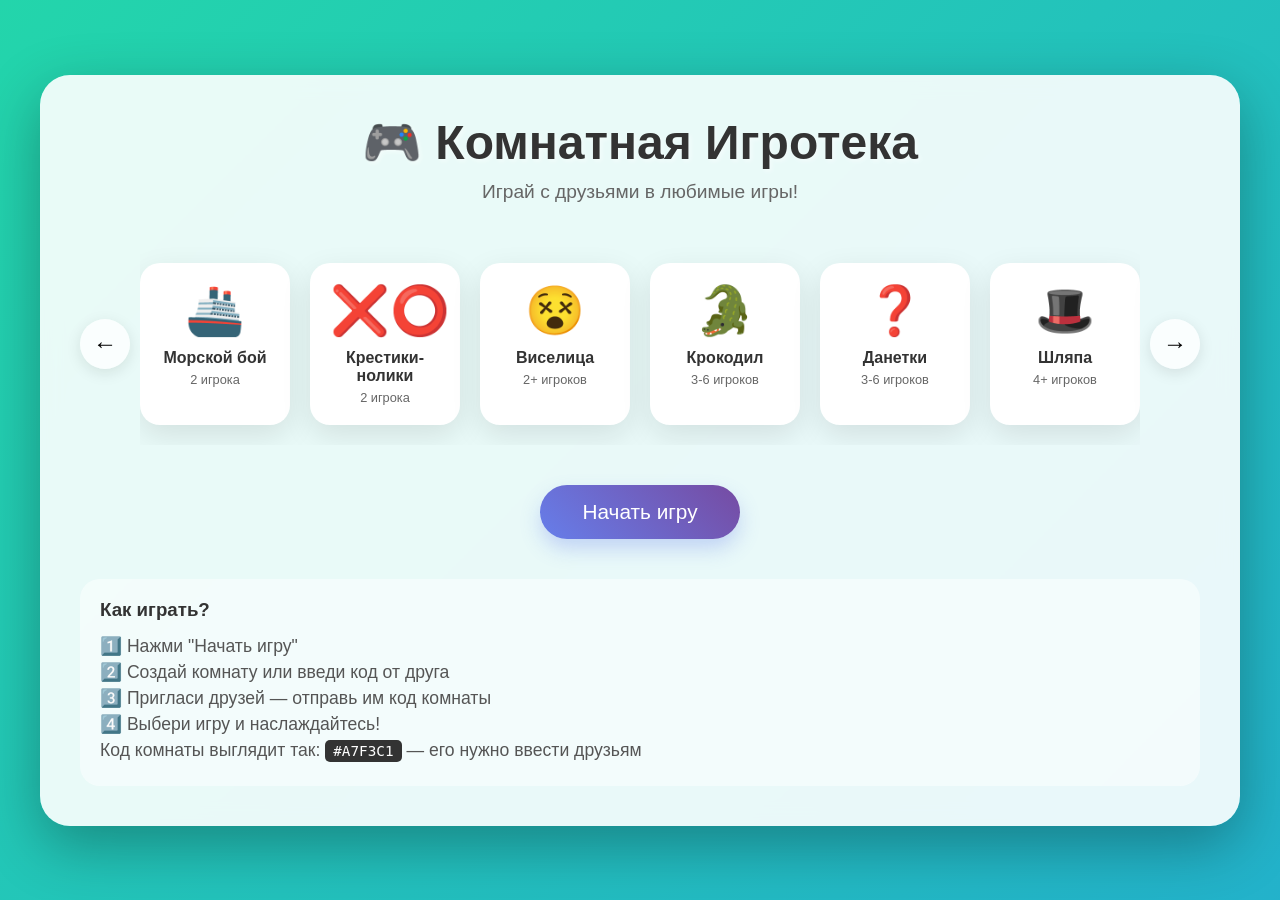
==== index.html @ c589892a "Первый коммит: Комнатная игротека" ====
<!DOCTYPE html>
<html lang="ru">
<head>
    <meta charset="UTF-8">
    <meta name="viewport" content="width=device-width, initial-scale=1.0">
    <title>Комнатная Игротека</title>
    <link rel="stylesheet" href="style.css">
</head>
<body>
    <div class="container">
        <h1 class="title">🎮 Комнатная Игротека</h1>
        <p class="subtitle">Играй с друзьями в любимые игры!</p>
        
        <!-- Карусель с играми -->
        <div class="games-carousel">
            <button class="carousel-btn prev">←</button>
            
            <div class="games-container">
                <div class="game-card">
                    <div class="game-icon">🚢</div>
                    <h3>Морской бой</h3>
                    <p>2 игрока</p>
                </div>
                <div class="game-card">
                    <div class="game-icon">❌⭕</div>
                    <h3>Крестики-нолики</h3>
                    <p>2 игрока</p>
                </div>
                <div class="game-card">
                    <div class="game-icon">😵</div>
                    <h3>Виселица</h3>
                    <p>2+ игроков</p>
                </div>
                <div class="game-card">
                    <div class="game-icon">🐊</div>
                    <h3>Крокодил</h3>
                    <p>3-6 игроков</p>
                </div>
                <div class="game-card">
                    <div class="game-icon">❓</div>
                    <h3>Данетки</h3>
                    <p>3-6 игроков</p>
                </div>
                <div class="game-card">
                    <div class="game-icon">🎩</div>
                    <h3>Шляпа</h3>
                    <p>4+ игроков</p>
                </div>
                <div class="game-card">
                    <div class="game-icon">🤔</div>
                    <h3>Кто я?</h3>
                    <p>3-8 игроков</p>
                </div>
                <div class="game-card">
                    <div class="game-icon">📝</div>
                    <h3>Балда</h3>
                    <p>2-4 игрока</p>
                </div>
            </div>
            
            <button class="carousel-btn next">→</button>
        </div>
        
        <!-- Кнопка начала -->
        <button class="start-btn" onclick="location.href='lobby.html'">Начать игру</button>
        
        <!-- Подвал с объяснением -->
        <div class="footer">
            <h3>Как играть?</h3>
            <p>1️⃣ Нажми "Начать игру"</p>
            <p>2️⃣ Создай комнату или введи код от друга</p>
            <p>3️⃣ Пригласи друзей — отправь им код комнаты</p>
            <p>4️⃣ Выбери игру и наслаждайтесь!</p>
            <p class="small">Код комнаты выглядит так: <span class="code-example">#A7F3C1</span> — его нужно ввести друзьям</p>
        </div>
    </div>
    
    <script src="script.js"></script>
</body>
</html>
---- style.css ----
/* Общие стили и переливающийся фон */
* {
    margin: 0;
    padding: 0;
    box-sizing: border-box;
    font-family: 'Segoe UI', Tahoma, Geneva, Verdana, sans-serif;
}

body {
    min-height: 100vh;
    display: flex;
    justify-content: center;
    align-items: center;
    background: linear-gradient(-45deg, #ee7752, #e73c7e, #23a6d5, #23d5ab);
    background-size: 400% 400%;
    animation: gradient 10s ease infinite;
    padding: 20px;
}

@keyframes gradient {
    0% { background-position: 0% 50%; }
    50% { background-position: 100% 50%; }
    100% { background-position: 0% 50%; }
}

.container {
    max-width: 1200px;
    width: 100%;
    background: rgba(255, 255, 255, 0.9);
    backdrop-filter: blur(10px);
    border-radius: 30px;
    padding: 40px;
    box-shadow: 0 20px 60px rgba(0, 0, 0, 0.3);
}

.title {
    text-align: center;
    font-size: 3em;
    margin-bottom: 10px;
    color: #333;
    text-shadow: 2px 2px 4px rgba(255, 255, 255, 0.5);
}

.subtitle {
    text-align: center;
    color: #666;
    margin-bottom: 40px;
    font-size: 1.2em;
}

/* Карусель с играми */
.games-carousel {
    display: flex;
    align-items: center;
    gap: 10px;
    margin-bottom: 40px;
}

.carousel-btn {
    width: 50px;
    height: 50px;
    border-radius: 50%;
    border: none;
    background: rgba(255, 255, 255, 0.8);
    font-size: 24px;
    cursor: pointer;
    transition: all 0.3s;
    box-shadow: 0 4px 15px rgba(0, 0, 0, 0.1);
}

.carousel-btn:hover {
    background: white;
    transform: scale(1.1);
}

.games-container {
    display: flex;
    gap: 20px;
    overflow-x: auto;
    padding: 20px 0;
    scroll-behavior: smooth;
    flex: 1;
}

.game-card {
    min-width: 150px;
    background: white;
    border-radius: 20px;
    padding: 20px;
    text-align: center;
    box-shadow: 0 10px 30px rgba(0, 0, 0, 0.1);
    transition: transform 0.3s;
    cursor: pointer;
}

.game-card:hover {
    transform: translateY(-10px);
}

.game-icon {
    font-size: 3em;
    margin-bottom: 10px;
}

.game-card h3 {
    font-size: 1em;
    margin-bottom: 5px;
    color: #333;
}

.game-card p {
    font-size: 0.8em;
    color: #666;
}

/* Кнопка начала */
.start-btn {
    display: block;
    width: 200px;
    margin: 0 auto 40px;
    padding: 15px 30px;
    font-size: 1.3em;
    background: linear-gradient(45deg, #667eea, #764ba2);
    color: white;
    border: none;
    border-radius: 50px;
    cursor: pointer;
    transition: all 0.3s;
    box-shadow: 0 10px 20px rgba(102, 126, 234, 0.3);
}

.start-btn:hover {
    transform: scale(1.05);
    box-shadow: 0 15px 30px rgba(102, 126, 234, 0.4);
}

/* Подвал */
.footer {
    background: rgba(255, 255, 255, 0.5);
    border-radius: 20px;
    padding: 20px;
    margin-top: 20px;
}

.footer h3 {
    color: #333;
    margin-bottom: 15px;
}

.footer p {
    color: #555;
    margin: 5px 0;
    font-size: 1.1em;
}

.small {
    font-size: 0.9em;
    color: #777;
    margin-top: 10px;
}

.code-example {
    background: #333;
    color: #fff;
    padding: 3px 8px;
    border-radius: 5px;
    font-family: monospace;
}

/* Стили для lobby.html */
.lobby-options {
    display: flex;
    gap: 30px;
    margin-bottom: 40px;
    flex-wrap: wrap;
}

.option-card {
    flex: 1;
    min-width: 250px;
    background: rgba(255, 255, 255, 0.8);
    border-radius: 20px;
    padding: 30px;
    text-align: center;
    box-shadow: 0 10px 30px rgba(0, 0, 0, 0.1);
}

.option-card h2 {
    margin-bottom: 20px;
    color: #333;
}

.nick-input, .code-input {
    width: 100%;
    padding: 12px;
    margin-bottom: 15px;
    border: 2px solid #ddd;
    border-radius: 10px;
    font-size: 1em;
    transition: border 0.3s;
}

.nick-input:focus, .code-input:focus {
    border-color: #667eea;
    outline: none;
}

.code-input {
    text-transform: uppercase;
    font-family: monospace;
    font-size: 1.2em;
}

.action-btn {
    padding: 12px 30px;
    background: linear-gradient(45deg, #667eea, #764ba2);
    color: white;
    border: none;
    border-radius: 10px;
    font-size: 1.1em;
    cursor: pointer;
    transition: all 0.3s;
}

.action-btn:hover {
    transform: scale(1.05);
    box-shadow: 0 10px 20px rgba(102, 126, 234, 0.3);
}

/* Стили для уведомлений */
.team-notification {
    position: fixed;
    top: 50%;
    left: 50%;
    transform: translate(-50%, -50%);
    background: rgba(0, 0, 0, 0.9);
    color: white;
    padding: 30px 50px;
    border-radius: 20px;
    font-size: 1.5em;
    text-align: center;
    z-index: 2000;
    animation: fadeInOut 5s forwards;
    white-space: pre-line;
    line-height: 1.6;
    box-shadow: 0 20px 60px rgba(0, 0, 0, 0.5);
    border: 3px solid;
    border-image: linear-gradient(45deg, #667eea, #764ba2) 1;
}

.game-notification {
    position: fixed;
    top: 20px;
    left: 50%;
    transform: translateX(-50%);
    background: rgba(0, 0, 0, 0.8);
    color: white;
    padding: 15px 30px;
    border-radius: 50px;
    font-size: 1.2em;
    z-index: 2000;
    animation: slideDown 0.3s ease;
    box-shadow: 0 10px 30px rgba(0, 0, 0, 0.3);
}

@keyframes fadeInOut {
    0% { opacity: 0; transform: translate(-50%, -60%); }
    10% { opacity: 1; transform: translate(-50%, -50%); }
    90% { opacity: 1; transform: translate(-50%, -50%); }
    100% { opacity: 0; transform: translate(-50%, -40%); }
}

@keyframes slideDown {
    from {
        opacity: 0;
        transform: translate(-50%, -100%);
    }
    to {
        opacity: 1;
        transform: translate(-50%, 0);
    }
}

/* Стили для крестиков-ноликов */
.tic-tac-toe-container {
    display: flex;
    flex-direction: column;
    align-items: center;
    gap: 20px;
    padding: 20px;
}

.game-info {
    display: flex;
    justify-content: space-between;
    align-items: center;
    width: 100%;
    max-width: 400px;
    padding: 10px;
    background: #f0f0f0;
    border-radius: 10px;
}

.current-turn {
    font-size: 1.2em;
    font-weight: bold;
}

.board-size select {
    padding: 5px 10px;
    border-radius: 5px;
    border: 1px solid #ddd;
}

.board-container {
    display: flex;
    justify-content: center;
}

.game-board {
    display: grid;
    gap: 5px;
    background: #2c3e50;
    padding: 10px;
    border-radius: 10px;
}

.board-3x3 {
    grid-template-columns: repeat(3, 80px);
    grid-template-rows: repeat(3, 80px);
}

.board-5x5 {
    grid-template-columns: repeat(5, 60px);
    grid-template-rows: repeat(5, 60px);
}

.tic-cell {
    background: #ecf0f1;
    display: flex;
    align-items: center;
    justify-content: center;
    font-size: 2em;
    cursor: pointer;
    position: relative;
    transition: background 0.3s;
    border-radius: 5px;
}

.tic-cell:hover {
    background: #bdc3c7;
}

.tic-cell.taken {
    cursor: not-allowed;
}

.tic-cell .cell-coord {
    position: absolute;
    top: 2px;
    left: 2px;
    font-size: 0.3em;
    color: #95a5a6;
}

.team-желтый {
    color: #f1c40f;
}

.team-синий {
    color: #3498db;
}

.team-красный {
    color: #e74c3c;
}

.team-зеленый {
    color: #2ecc71;
}

.team-votes {
    width: 100%;
    max-width: 400px;
    padding: 15px;
    background: #f8f9fa;
    border-radius: 10px;
}

.team-votes h4 {
    margin-bottom: 10px;
    color: #333;
}

.vote-item {
    display: flex;
    justify-content: space-between;
    padding: 5px 10px;
    margin: 5px 0;
    background: white;
    border-radius: 5px;
}

.vote-item .player {
    font-weight: bold;
    color: #667eea;
}

.vote-item .vote {
    font-family: monospace;
    font-size: 1.1em;
}

/* Стили для морского боя */
.sea-battle-container {
    display: flex;
    flex-direction: column;
    align-items: center;
    gap: 30px;
    padding: 20px;
}

.battlefield {
    display: flex;
    gap: 40px;
    justify-content: center;
    flex-wrap: wrap;
}

.player-field, .enemy-field {
    display: grid;
    grid-template-columns: repeat(10, 40px);
    gap: 2px;
    background: #2c3e50;
    padding: 10px;
    border-radius: 10px;
}

.battle-cell {
    width: 40px;
    height: 40px;
    background: #3498db;
    border: 1px solid #2980b9;
    cursor: pointer;
    transition: background 0.3s;
    display: flex;
    align-items: center;
    justify-content: center;
    color: white;
    font-size: 1.2em;
}

.battle-cell:hover {
    background: #5dade2;
}

.battle-cell.miss {
    background: #95a5a6;
    cursor: not-allowed;
}

.battle-cell.hit {
    background: #e74c3c;
    cursor: not-allowed;
}

.battle-cell.ship {
    background: #2c3e50;
}

.battle-cell.ship-placed {
    background: #27ae60;
}

.ship-placement {
    margin-top: 20px;
    text-align: center;
    background: #f0f0f0;
    padding: 20px;
    border-radius: 10px;
}

.ships-list {
    display: flex;
    gap: 10px;
    justify-content: center;
    margin: 20px 0;
    flex-wrap: wrap;
}

.ship-to-place {
    padding: 10px 20px;
    background: #34495e;
    color: white;
    border-radius: 5px;
    cursor: move;
    font-size: 20px;
    user-select: none;
}

.ship-to-place:hover {
    background: #3d566e;
}

.rotate-btn {
    padding: 10px 30px;
    background: #667eea;
    color: white;
    border: none;
    border-radius: 5px;
    cursor: pointer;
    font-size: 1.1em;
    margin-top: 10px;
}

.rotate-btn:hover {
    background: #764ba2;
}

/* Адаптивность */
@media (max-width: 1024px) {
    .player-field, .enemy-field {
        grid-template-columns: repeat(10, 30px);
    }
    
    .battle-cell {
        width: 30px;
        height: 30px;
        font-size: 1em;
    }
}

@media (max-width: 768px) {
    .battlefield {
        gap: 20px;
    }
    
    .player-field, .enemy-field {
        grid-template-columns: repeat(10, 25px);
    }
    
    .battle-cell {
        width: 25px;
        height: 25px;
    }
}

/* Стили для скролла */
::-webkit-scrollbar {
    width: 10px;
    height: 10px;
}

::-webkit-scrollbar-track {
    background: rgba(255, 255, 255, 0.1);
    border-radius: 10px;
}

::-webkit-scrollbar-thumb {
    background: rgba(102, 126, 234, 0.5);
    border-radius: 10px;
}

::-webkit-scrollbar-thumb:hover {
    background: rgba(102, 126, 234, 0.8);
}
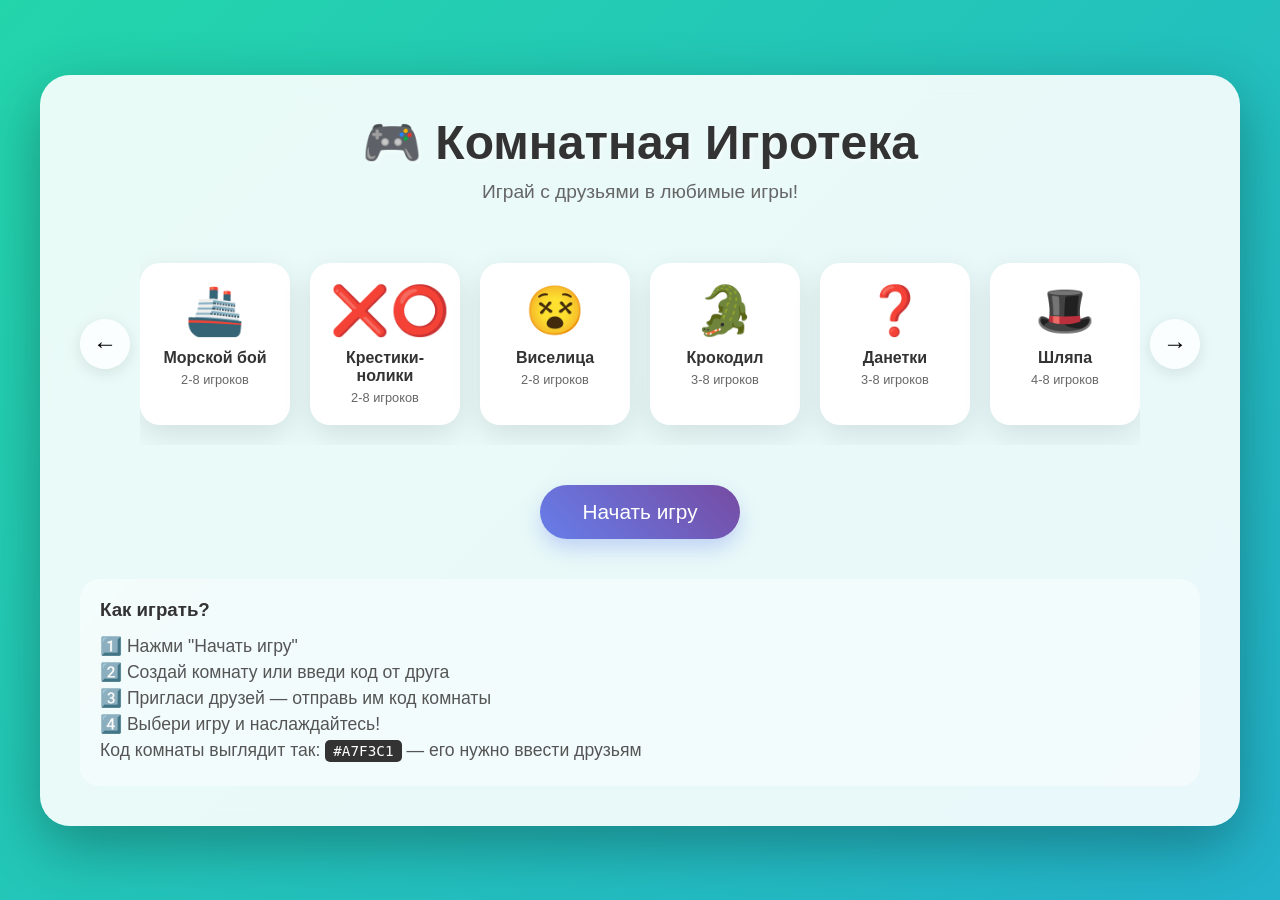
==== commit 9e42af48: "Update index.html" ====
--- a/index.html
+++ b/index.html
@@ -19,32 +19,32 @@
                 <div class="game-card">
                     <div class="game-icon">🚢</div>
                     <h3>Морской бой</h3>
-                    <p>2 игрока</p>
+                    <p>2-8 игроков</p>
                 </div>
                 <div class="game-card">
                     <div class="game-icon">❌⭕</div>
                     <h3>Крестики-нолики</h3>
-                    <p>2 игрока</p>
+                    <p>2-8 игроков</p>
                 </div>
                 <div class="game-card">
                     <div class="game-icon">😵</div>
                     <h3>Виселица</h3>
-                    <p>2+ игроков</p>
+                    <p>2-8 игроков</p>
                 </div>
                 <div class="game-card">
                     <div class="game-icon">🐊</div>
                     <h3>Крокодил</h3>
-                    <p>3-6 игроков</p>
+                    <p>3-8 игроков</p>
                 </div>
                 <div class="game-card">
                     <div class="game-icon">❓</div>
                     <h3>Данетки</h3>
-                    <p>3-6 игроков</p>
+                    <p>3-8 игроков</p>
                 </div>
                 <div class="game-card">
                     <div class="game-icon">🎩</div>
                     <h3>Шляпа</h3>
-                    <p>4+ игроков</p>
+                    <p>4-8 игроков</p>
                 </div>
                 <div class="game-card">
                     <div class="game-icon">🤔</div>
@@ -77,4 +77,4 @@
     
     <script src="script.js"></script>
 </body>
-</html>+</html>
